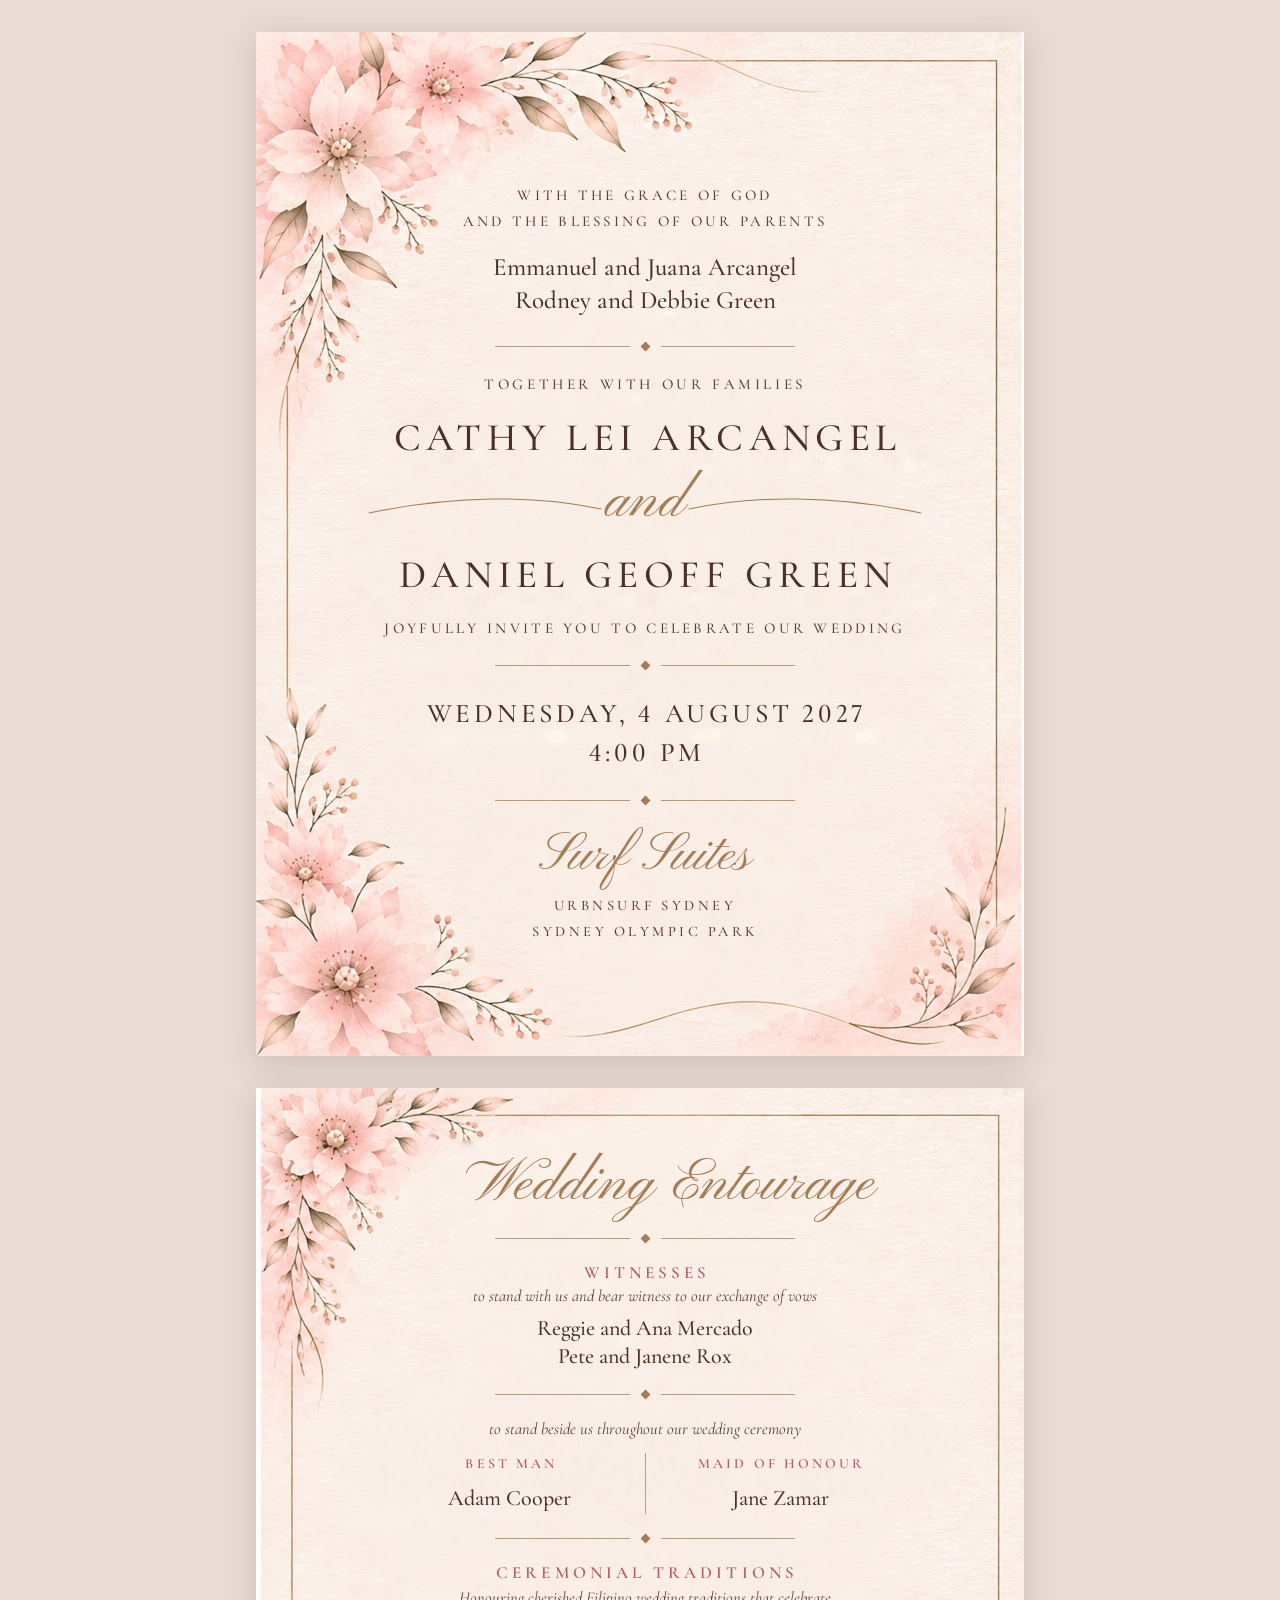
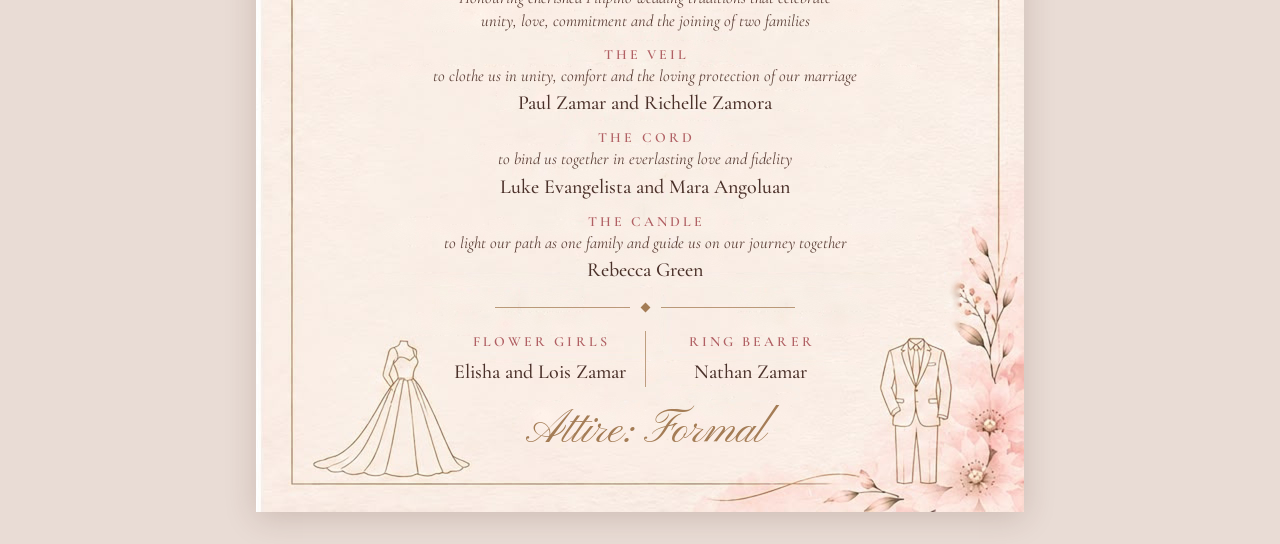
==== print/invitation.html @ 1f92b30d "Wedding website with envelope intro, RSVP and printed invitation Co-Authored-By: Claude Opus 5.5 <no" ====
<!DOCTYPE html>
<html lang="en">
<head>
<meta charset="UTF-8">
<meta name="viewport" content="width=device-width, initial-scale=1.0">
<title>Cathy &amp; Daniel</title>
<link rel="preconnect" href="https://fonts.googleapis.com">
<link rel="preconnect" href="https://fonts.gstatic.com" crossorigin>
<link href="https://fonts.googleapis.com/css2?family=Cormorant+Garamond:ital,wght@0,400;0,500;0,600;1,400;1,500&family=Pinyon+Script&display=swap" rel="stylesheet">
<style>
  :root {
    --ink: #4a3029;
    --ink-soft: #5c4038;
    --gold: #a47c55;
    --rose: #b05f63;
  }
  @page { size: 6in 8in; margin: 0; }
  * { box-sizing: border-box; margin: 0; padding: 0; }
  html, body { background: #e9dcd5; }
  body {
    font-family: "Cormorant Garamond", Georgia, serif;
    color: var(--ink);
    font-variant-numeric: lining-nums;
    display: flex; flex-direction: column; align-items: center;
    gap: 32px; padding: 32px 0;
    -webkit-print-color-adjust: exact; print-color-adjust: exact;
  }
  .page {
    position: relative;
    width: 768px; height: 1024px;
    background-size: 100% 100%;
    box-shadow: 0 6px 30px rgba(80, 40, 30, .18);
    overflow: hidden;
  }
  .invite  { background-image: url("inv-bg.jpg"); }
  .entourage { background-image: url("ent-bg.jpg"); }
  .content {
    position: absolute;
    display: flex; flex-direction: column; align-items: center;
    text-align: center;
  }

  /* shared pieces */
  .caps { text-transform: uppercase; letter-spacing: .2em; }
  .script { font-family: "Pinyon Script", cursive; font-weight: 400; color: var(--gold); line-height: 1; }
  .divider {
    display: flex; align-items: center; justify-content: center; gap: 12px;
    width: 300px;
  }
  .divider::before, .divider::after {
    content: ""; flex: 1; height: 1px; background: var(--gold); opacity: .75;
  }
  .divider span {
    width: 7px; height: 7px; background: var(--gold);
    transform: rotate(45deg); flex: none;
  }

  /* ---------- PAGE 1 : INVITATION ---------- */
  .invite .content { left: 70px; right: 60px; top: 150px; bottom: 112px; justify-content: space-between; }
  .blessing { font-weight: 500; font-size: 15px; line-height: 1.75; color: var(--ink-soft); letter-spacing: .22em; }
  .parents { font-size: 25px; font-weight: 500; line-height: 1.35; margin-top: 16px; }
  .together { font-weight: 500; font-size: 15px; letter-spacing: .24em; color: var(--ink-soft); }
  .name { font-size: 39px; font-weight: 500; letter-spacing: .14em; line-height: 1; padding-left: .14em; }
  .amp {
    position: relative; width: 560px; height: 76px; margin: 10px 0 12px;
    display: flex; align-items: center; justify-content: center;
  }
  .amp svg { position: absolute; inset: 0; }
  .amp .script { position: relative; font-size: 58px; padding: 0 14px; margin-top: -6px; }
  .invite-line { font-weight: 500; font-size: 15px; letter-spacing: .22em; color: var(--ink-soft); }
  .date { font-size: 27px; font-weight: 500; letter-spacing: .14em; line-height: 1.45; padding-left: .14em; }
  .venue .script { font-size: 54px; }
  .venue .caps { font-weight: 500; font-size: 14.5px; letter-spacing: .24em; line-height: 1.75; margin-top: 10px; color: var(--ink-soft); }
  .group { display: flex; flex-direction: column; align-items: center; }

  /* ---------- PAGE 2 : ENTOURAGE ---------- */
  .entourage .content { left: 95px; right: 85px; top: 62px; bottom: 50px; justify-content: space-between; }
  .title { font-size: 58px; margin: 6px 0 0 50px; }
  .heading { font-size: 17px; font-weight: 600; letter-spacing: .24em; color: var(--rose); padding-left: .24em; }
  .sub { font-size: 14px; font-weight: 600; letter-spacing: .22em; color: var(--rose); padding-left: .22em; }
  .desc { text-wrap: balance; font-style: italic; font-size: 16.5px; color: var(--ink-soft); line-height: 1.3; margin-top: 3px; }
  .names { font-size: 22px; font-weight: 500; line-height: 1.3; margin-top: 6px; }
  .names.sm { font-size: 20px; margin-top: 3px; }
  .intro { text-wrap: balance; font-style: italic; font-size: 16.5px; color: var(--ink-soft); line-height: 1.35; max-width: 500px; margin-top: 4px; }
  .split { display: grid; grid-template-columns: 1fr 1px 1fr; width: 540px; align-items: stretch; }
  .split .rule { background: var(--gold); opacity: .7; }
  .split .col { display: flex; flex-direction: column; align-items: center; gap: 6px; padding: 2px 0; }
  .rites { display: flex; flex-direction: column; align-items: center; gap: 13px; margin-top: 14px; }
  .attire { font-size: 46px; margin-bottom: 8px; }

  @media print {
    html, body { background: none; }
    body { padding: 0; gap: 0; display: block; }
    .page { box-shadow: none; break-after: page; zoom: .75; }
  }
</style>
</head>
<body>

<!-- ================= PAGE 1 ================= -->
<section class="page invite">
  <div class="content">

    <div class="group">
      <p class="blessing caps">With the grace of God<br>and the blessing of our parents</p>
      <p class="parents">Emmanuel and Juana Arcangel<br>Rodney and Debbie Green</p>
    </div>

    <div class="divider"><span></span></div>

    <p class="together caps">Together with our families</p>

    <div class="group">
      <p class="name caps">Cathy Lei Arcangel</p>
      <div class="amp">
        <svg viewBox="0 0 560 76" preserveAspectRatio="none" aria-hidden="true">
          <path d="M4 46 C 90 28, 170 28, 236 42" fill="none" stroke="#a47c55" stroke-width="1.1" stroke-linecap="round"/>
          <path d="M324 42 C 390 28, 470 28, 556 46" fill="none" stroke="#a47c55" stroke-width="1.1" stroke-linecap="round"/>
        </svg>
        <span class="script">and</span>
      </div>
      <p class="name caps">Daniel Geoff Green</p>
    </div>

    <p class="invite-line caps">Joyfully invite you to celebrate our wedding</p>

    <div class="divider"><span></span></div>

    <p class="date caps">Wednesday, 4 August 2027<br>4:00 pm</p>

    <div class="divider"><span></span></div>

    <div class="group venue">
      <p class="script">Surf Suites</p>
      <p class="caps">URBNSURF Sydney<br>Sydney Olympic Park</p>
    </div>

  </div>
</section>

<!-- ================= PAGE 2 ================= -->
<section class="page entourage">
  <div class="content">

    <p class="script title">Wedding Entourage</p>

    <div class="divider"><span></span></div>

    <div class="group">
      <p class="heading caps">Witnesses</p>
      <p class="desc">to stand with us and bear witness to our exchange of vows</p>
      <p class="names">Reggie and Ana Mercado<br>Pete and Janene Rox</p>
    </div>

    <div class="divider"><span></span></div>

    <div class="group">
      <p class="desc" style="margin:0 0 12px">to stand beside us throughout our wedding ceremony</p>
      <div class="split">
        <div class="col"><p class="sub caps">Best Man</p><p class="names">Adam Cooper</p></div>
        <div class="rule"></div>
        <div class="col"><p class="sub caps">Maid of Honour</p><p class="names">Jane Zamar</p></div>
      </div>
    </div>

    <div class="divider"><span></span></div>

    <div class="group">
      <p class="heading caps">Ceremonial Traditions</p>
      <p class="intro">Honouring cherished Filipino wedding traditions that celebrate unity, love, commitment and the joining of two families</p>
      <div class="rites">
        <div class="group">
          <p class="sub caps">The Veil</p>
          <p class="desc">to clothe us in unity, comfort and the loving protection of our marriage</p>
          <p class="names sm">Paul Zamar and Richelle Zamora</p>
        </div>
        <div class="group">
          <p class="sub caps">The Cord</p>
          <p class="desc">to bind us together in everlasting love and fidelity</p>
          <p class="names sm">Luke Evangelista and Mara Angoluan</p>
        </div>
        <div class="group">
          <p class="sub caps">The Candle</p>
          <p class="desc">to light our path as one family and guide us on our journey together</p>
          <p class="names sm">Rebecca Green</p>
        </div>
      </div>
    </div>

    <div class="divider"><span></span></div>

    <div class="split" style="width:420px">
      <div class="col"><p class="sub caps">Flower Girls</p><p class="names sm">Elisha and Lois Zamar</p></div>
      <div class="rule"></div>
      <div class="col"><p class="sub caps">Ring Bearer</p><p class="names sm">Nathan Zamar</p></div>
    </div>

    <p class="script attire">Attire: Formal</p>

  </div>
</section>

</body>
</html>
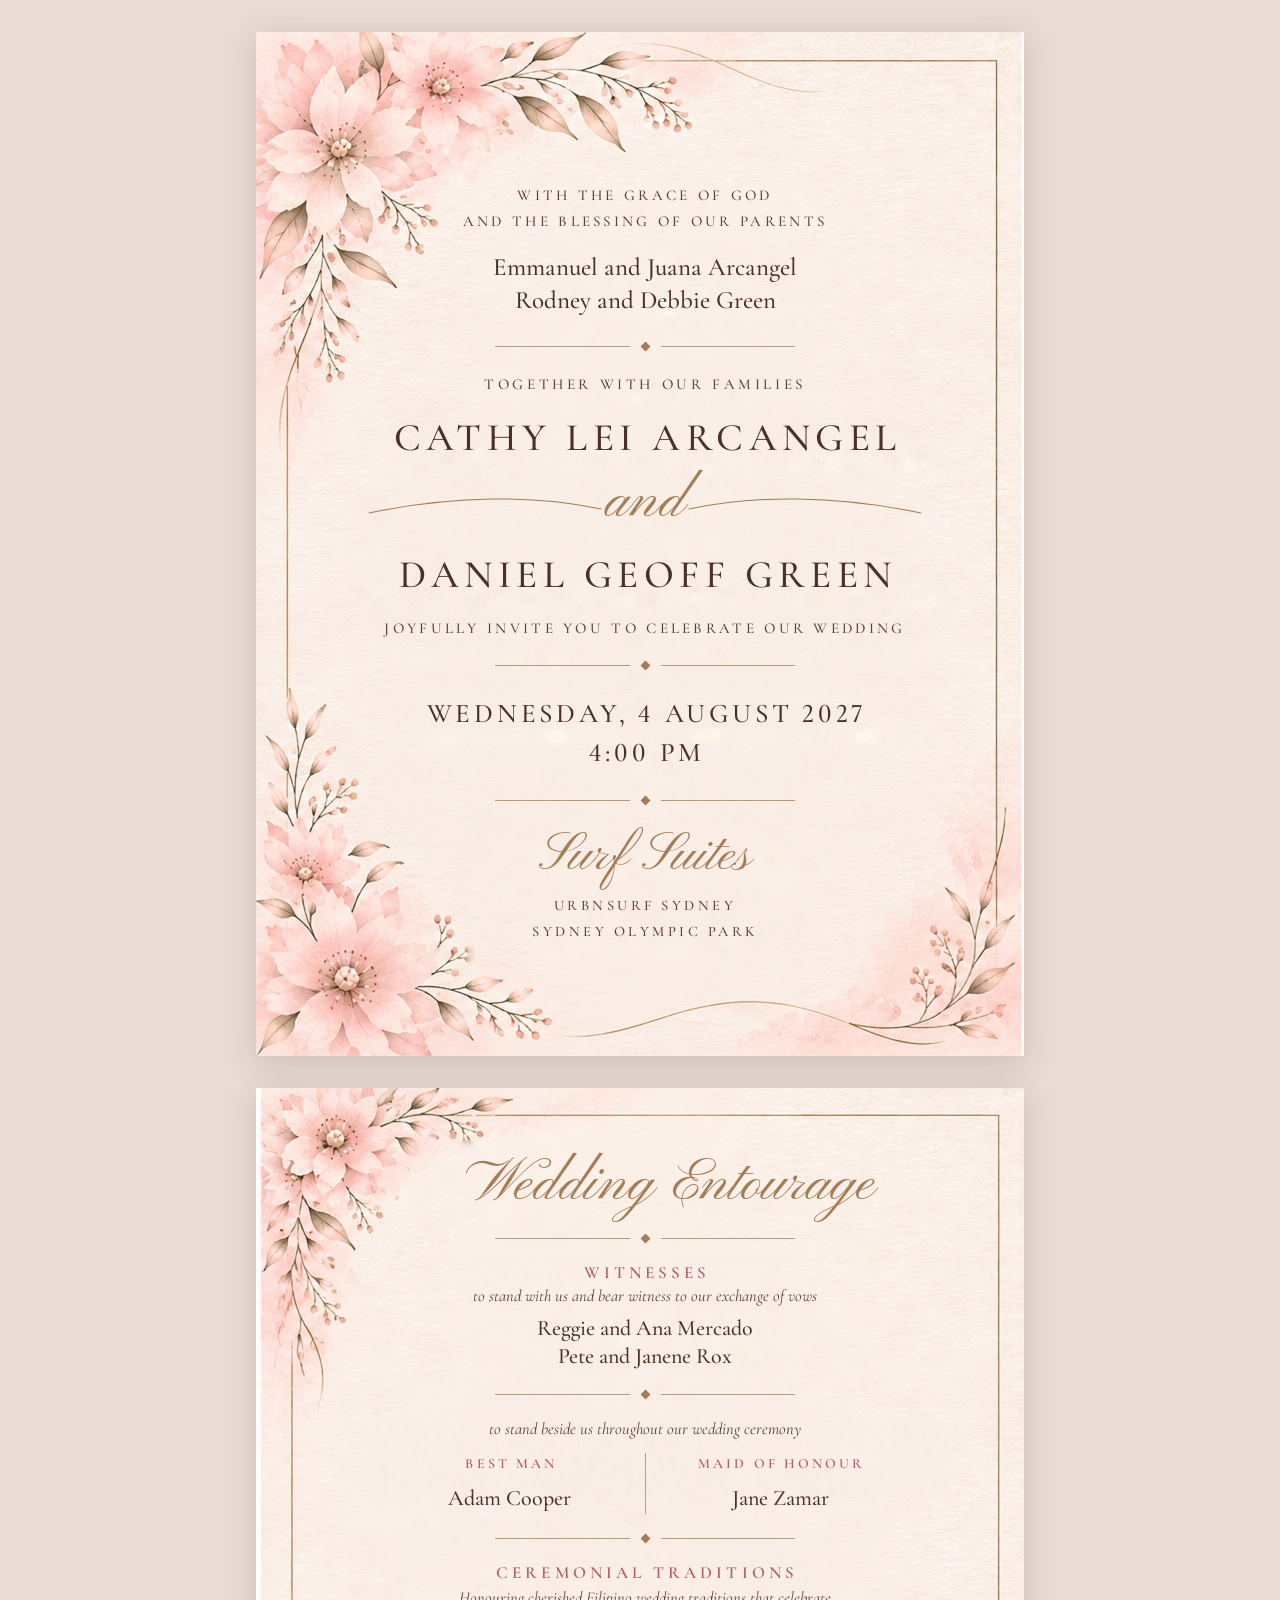
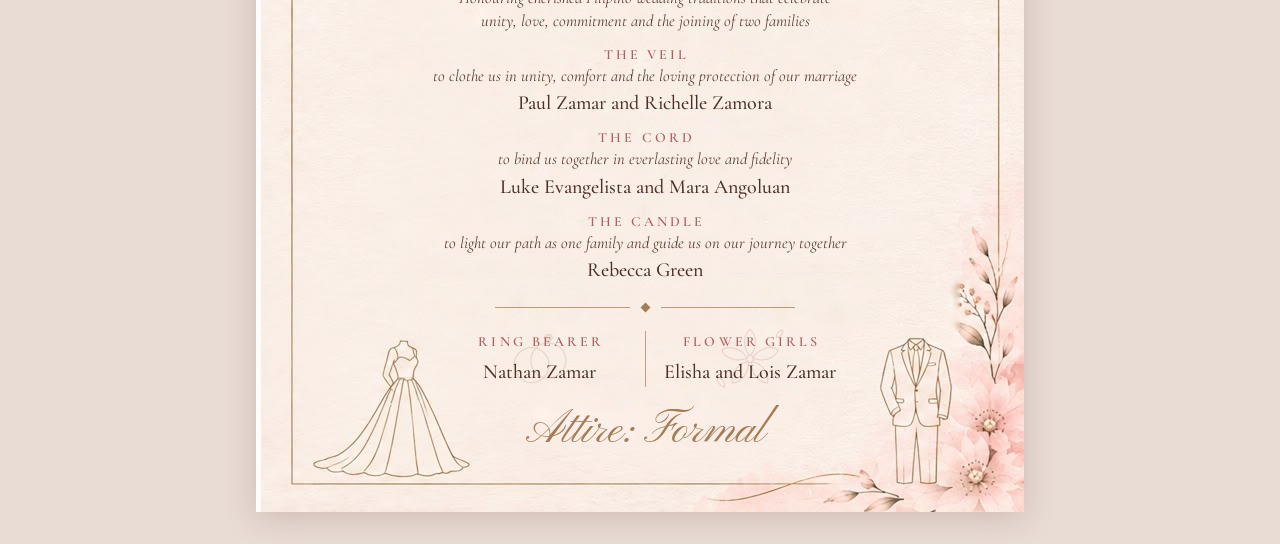
==== commit 05daf623: "Swap Ring Bearer and Flower Girls, add faint ring and petal outlines (site and print) Co-Authored-By" ====
--- a/print/invitation.html
+++ b/print/invitation.html
@@ -86,6 +86,8 @@
   .split .rule { background: var(--gold); opacity: .7; }
   .split .col { display: flex; flex-direction: column; align-items: center; gap: 6px; padding: 2px 0; }
   .rites { display: flex; flex-direction: column; align-items: center; gap: 13px; margin-top: 14px; }
+  .has-motif { position: relative; isolation: isolate; }
+  .motif { position: absolute; z-index: -1; left: 50%; top: 50%; width: 76px; height: 76px; transform: translate(-50%, -50%); opacity: .2; pointer-events: none; }
   .attire { font-size: 46px; margin-bottom: 8px; }
 
   @media print {
@@ -190,9 +192,9 @@
     <div class="divider"><span></span></div>
 
     <div class="split" style="width:420px">
-      <div class="col"><p class="sub caps">Flower Girls</p><p class="names sm">Elisha and Lois Zamar</p></div>
+      <div class="col has-motif"><svg class="motif" viewBox="0 0 100 100" aria-hidden="true"><g fill="none" stroke="#a47c55" stroke-width="1.6" stroke-linejoin="round"><circle cx="39" cy="58" r="23"/><circle cx="61" cy="52" r="23"/><path d="M61 29 L55.5 22.5 L58 18 L64 18 L66.5 22.5 Z M55.5 22.5 L66.5 22.5 M61 29 L58 22.5 L61 18 L64 22.5 Z"/></g></svg><p class="sub caps">Ring Bearer</p><p class="names sm">Nathan Zamar</p></div>
       <div class="rule"></div>
-      <div class="col"><p class="sub caps">Ring Bearer</p><p class="names sm">Nathan Zamar</p></div>
+      <div class="col has-motif"><svg class="motif" viewBox="0 0 100 100" aria-hidden="true"><g fill="none" stroke="#b05f63" stroke-width="1.4" stroke-linejoin="round"><path transform="rotate(0 50 50)" d="M50 46 C40 35 41 18 50 11 C59 18 60 35 50 46Z"/><path transform="rotate(72 50 50)" d="M50 46 C40 35 41 18 50 11 C59 18 60 35 50 46Z"/><path transform="rotate(144 50 50)" d="M50 46 C40 35 41 18 50 11 C59 18 60 35 50 46Z"/><path transform="rotate(216 50 50)" d="M50 46 C40 35 41 18 50 11 C59 18 60 35 50 46Z"/><path transform="rotate(288 50 50)" d="M50 46 C40 35 41 18 50 11 C59 18 60 35 50 46Z"/><circle cx="50" cy="50" r="4.5"/><path transform="rotate(-35 13 82)" d="M13 88 C8 83 9 76 13 72 C17 76 18 83 13 88Z"/><path transform="rotate(40 88 18)" d="M88 23 C84 19 85 13 88 10 C91 13 92 19 88 23Z"/></g></svg><p class="sub caps">Flower Girls</p><p class="names sm">Elisha and Lois Zamar</p></div>
     </div>
 
     <p class="script attire">Attire: Formal</p>
